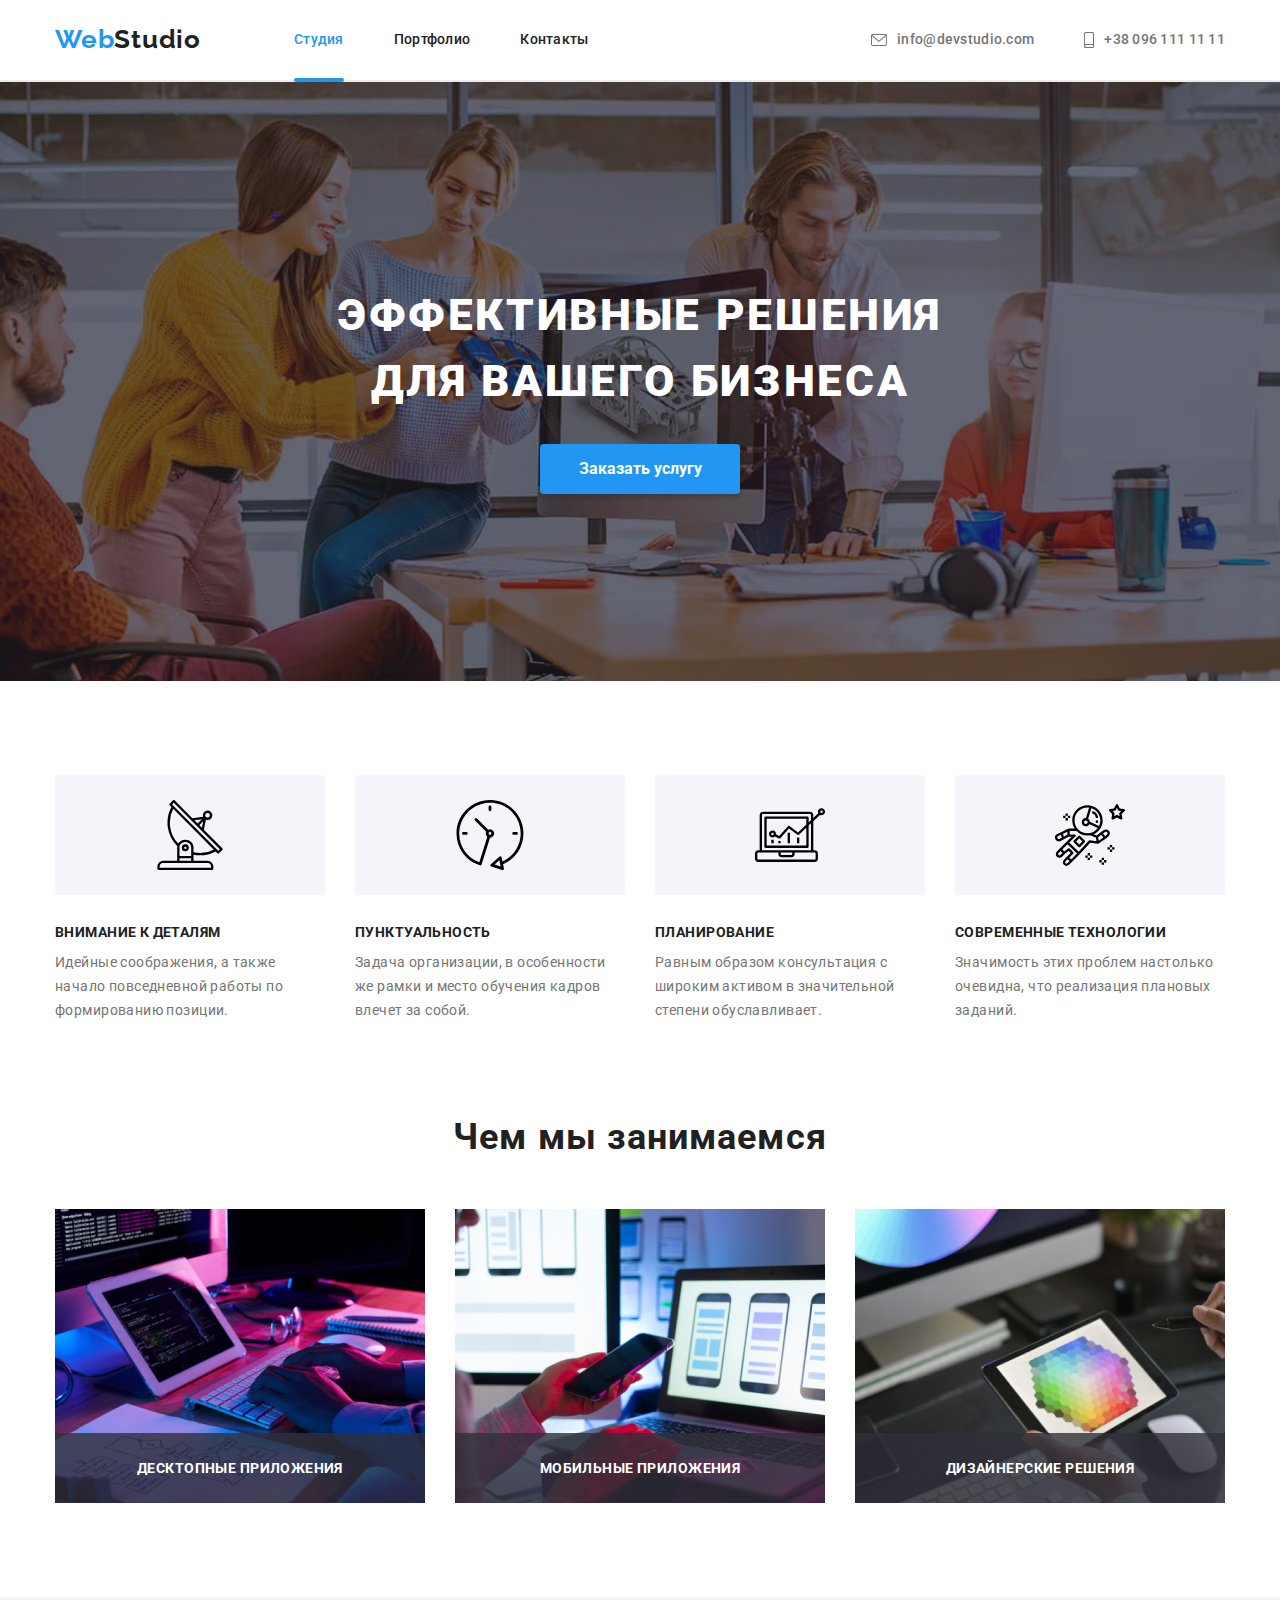
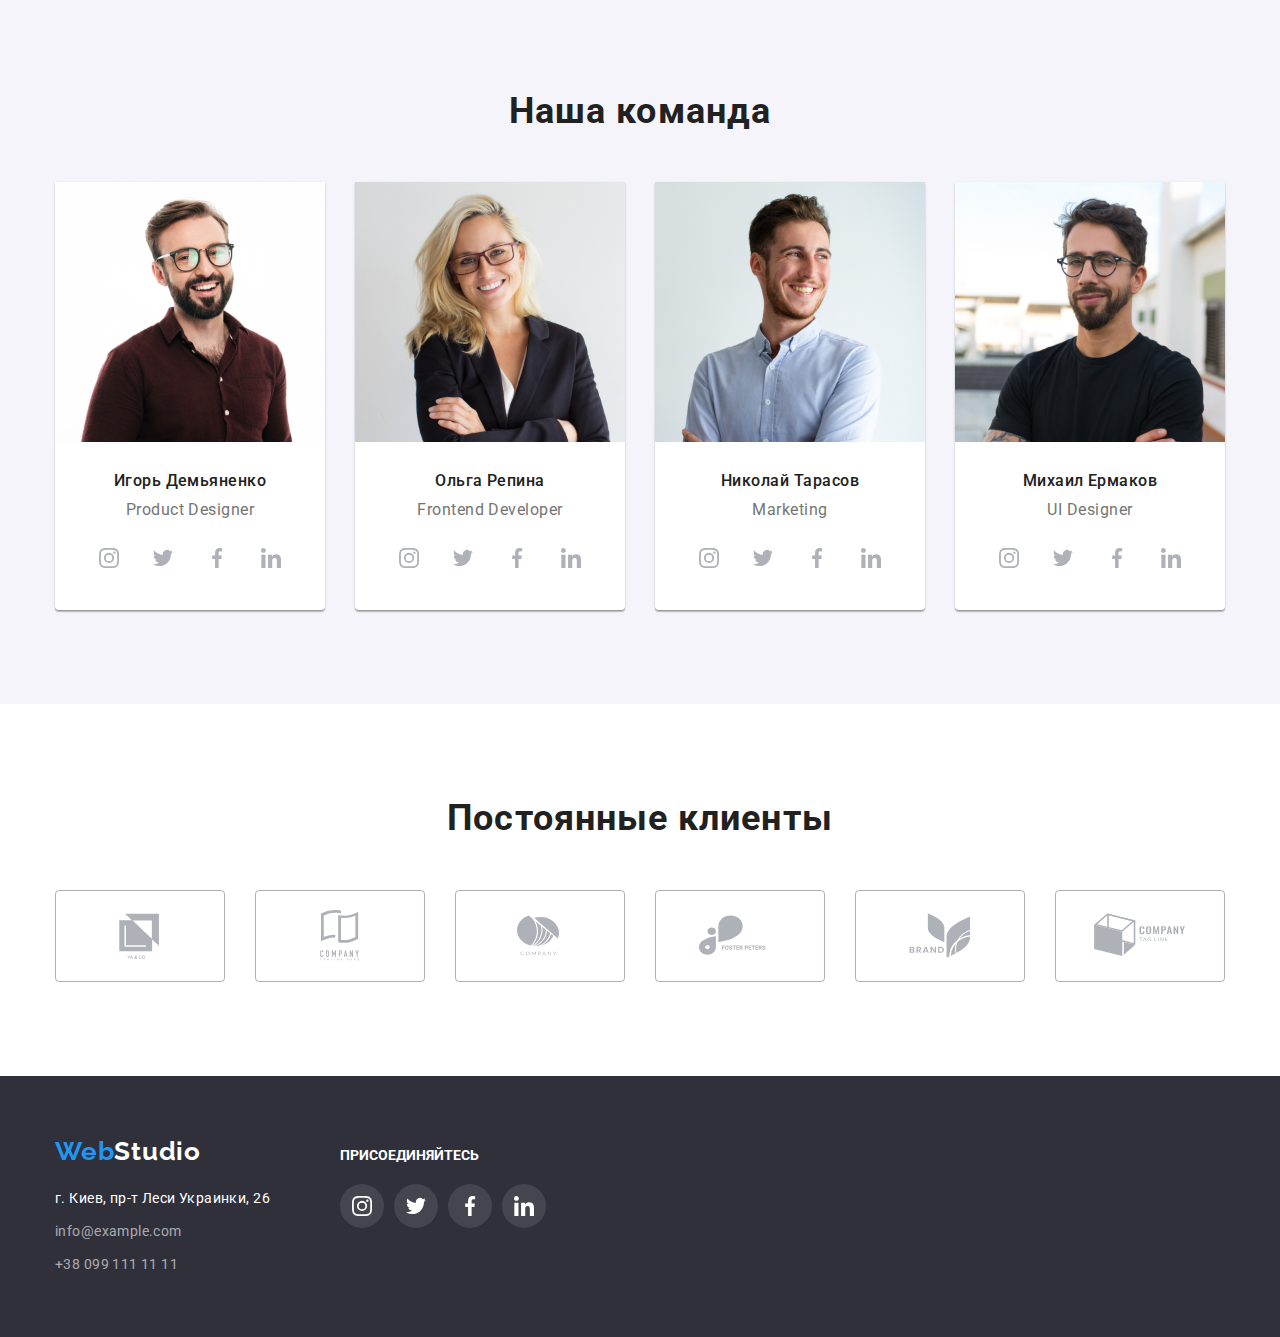
==== index.html @ 318ab5dd "created modal-btn and animation" ====
<!DOCTYPE html>
<html lang="ru">
  <head>
    <meta charset="UTF-8" />
    <meta http-equiv="X-UA-Compatible" content="IE=edge" />
    <meta name="viewport" content="width=device-width, initial-scale=1.0" />
    <link
      rel="stylesheet"
      href="https://cdnjs.cloudflare.com/ajax/libs/modern-normalize/1.1.0/modern-normalize.min.css"
    />
    <link rel="preconnect" href="https://fonts.googleapis.com" />
    <link rel="preconnect" href="https://fonts.gstatic.com" crossorigin />
    <link
      href="https://fonts.googleapis.com/css2?family=Raleway:wght@700&family=Roboto:wght@400;500;700;900&display=swap"
      rel="stylesheet"
    />
    <title>WebStudio</title>
    <link
      rel="stylesheet"
      href="https://cdnjs.cloudflare.com/ajax/libs/modern-normalize/1.1.0/modern-normalize.min.css"
    />
    <link rel="stylesheet" href="./css/styles.css" />
  </head>
  <body>
    <!--Header-->
    <header class="page-header">
      <div class="navigation container">
        <nav class="page-nav">
          <a lang="en" class="link logo flex-nav-header-logo" href="./index.html"
            ><span class="color-logo">Web</span>Studio</a
          >

          <ul class="list menu flex">
            <li class="menu-item">
              <a class="link menu-link current-item" href="./index.html">Студия</a>
            </li>
            <li class="menu-item">
              <a class="link menu-link" href="./portfolio.html">Портфолио</a>
            </li>
            <li class="menu-item">
              <a class="link menu-link" href="#contacts">Контакты</a>
            </li>
          </ul>
        </nav>

        <!--Contacts-->

        <ul class="list header-contacts">
          <li class="menu-item-contacts">
            <a class="link header-mail" href="mailto:info@devstudio.com">
              <svg class="icon" width="16" height="12">
                <use href="./images/sprite.svg#icon-mail"></use>
              </svg>
              info@devstudio.com</a
            >
          </li>
          <li class="menu-item-contacts">
            <a class="link header-phone" href="tel:+380961111111">
              <svg class="icon" height="16" width="10">
                <use href="./images/sprite.svg#icon-phone"></use>
              </svg>
              +38 096 111 11 11</a
            >
          </li>
        </ul>
      </div>
    </header>
    <main>
      <section class="hero">
        <div class="hero-bgc container">
          <h1 class="hero-title">
            Эффективные решения <br />
            для вашего бизнеса
          </h1>

          <button class="modal-button" type="button" data-modal-open>Заказать услугу</button>
        </div>
      </section>

      <section class="main section">
        <div class="container">
          <h2 lang="en" hidden>Our advantages</h2>
          <ul class="flex list">
            <li class="main-list">
              <div class="main-icon-bgc">
                <svg class="main-icon" width="70" height="70">
                  <use href="./images/sprite.svg#icon-antenna"></use>
                </svg>
              </div>

              <h3 class="main-title">Внимание к деталям</h3>
              <p class="main-item">
                Идейные соображения, а также начало повседневной работы по формированию позиции.
              </p>
            </li>

            <li class="main-list">
              <div class="main-icon-bgc">
                <svg class="main-icon" width="70" height="70">
                  <use href="./images/sprite.svg#icon-clock"></use>
                </svg>
              </div>
              <h3 class="main-title">Пунктуальность</h3>
              <p class="main-item">
                Задача организации, в особенности же рамки и место обучения кадров влечет за собой.
              </p>
            </li>

            <li class="main-list">
              <div class="main-icon-bgc">
                <svg class="main-icon" width="70" height="70">
                  <use href="./images/sprite.svg#icon-diagram"></use>
                </svg>
              </div>
              <h3 class="main-title">Планирование</h3>
              <p class="main-item">
                Равным образом консультация с широким активом в значительной степени обуславливает.
              </p>
            </li>

            <li class="main-list">
              <div class="main-icon-bgc">
                <svg class="main-icon" width="70" height="70">
                  <use href="./images/sprite.svg#icon-astronaut"></use>
                </svg>
              </div>
              <h3 class="main-title">Современные технологии</h3>
              <p class="main-item">
                Значимость этих проблем настолько очевидна, что реализация плановых заданий.
              </p>
            </li>
          </ul>
        </div>
      </section>

      <section class="main-work section">
        <div class="container">
          <h2 class="work">Чем мы занимаемся</h2>
          <ul class="list flex">
            <li class="work-flex">
              <img
                class="work-item"
                src="./images/work/img.jpg"
                alt="работа с компьютером"
                width="370"
                height="294"
              />
              <p class="work-text">Десктопные приложения</p>
            </li>
            <li class="work-flex">
              <img
                class="work-item"
                src="./images/work/img-1.jpg"
                alt="работа с ноутбуком"
                width="370"
                height="294"
              />
              <p class="work-text">Мобильные приложения</p>
            </li>
            <li class="work-flex">
              <img
                class="work-item"
                src="./images/work/img-2.jpg"
                alt="работа с планшетом"
                width="370"
                height="294"
              />
              <p class="work-text">Дизайнерские решения</p>
            </li>
          </ul>
        </div>
      </section>

      <section class="main-team section">
        <h2 class="work-title">Наша команда</h2>
        <ul class="list flex container">
          <li class="team-flex">
            <img
              class="work-pic"
              src="./images/team/img.jpg"
              alt="Игорь Демьяненко"
              width="270"
              height="260"
            />
            <div class="team-padding">
              <h3 class="work-team">Игорь Демьяненко</h3>
              <p lang="en" class="work-position">Product Designer</p>
              <ul class="social-team list">
                <li class="social-list">
                  <a class="team-social-link link" href="https://www.instagram.com/">
                    <svg class="team-icon" width="20" height="20">
                      <use href="./images/sprite.svg#icon-instagram-1"></use>
                    </svg>
                  </a>
                </li>
                <li class="social-list">
                  <a class="team-social-link link" href="https://twitter.com/?lang=ru">
                    <svg class="team-icon" width="20" height="20">
                      <use href="./images/sprite.svg#icon-twitter-1"></use>
                    </svg>
                  </a>
                </li>
                <li class="social-list">
                  <a class="team-social-link link" href="https://uk-ua.facebook.com/">
                    <svg class="team-icon" width="20" height="20">
                      <use href="./images/sprite.svg#icon-facebook-1"></use>
                    </svg>
                  </a>
                </li>
                <li class="social-list">
                  <a class="team-social-link link" href="https://ru.linkedin.com/">
                    <svg class="team-icon" width="20" height="20">
                      <use href="./images/sprite.svg#icon-linkedin-1"></use>
                    </svg>
                  </a>
                </li>
              </ul>
            </div>
          </li>

          <li class="team-flex">
            <img
              class="work-pic"
              src="./images/team/img-1.jpg"
              alt="Ольга Репина"
              width="270"
              height="260"
            />
            <div class="team-padding">
              <h3 class="work-team">Ольга Репина</h3>
              <p lang="en" class="work-position">Frontend Developer</p>
              <ul class="social-team list">
                <li class="social-list">
                  <a class="team-social-link link" href="https://www.instagram.com/">
                    <svg class="team-icon" width="20" height="20">
                      <use href="./images/sprite.svg#icon-instagram-1"></use>
                    </svg>
                  </a>
                </li>
                <li class="social-list">
                  <a class="team-social-link link" href="https://twitter.com/?lang=ru">
                    <svg class="team-icon" width="20" height="20">
                      <use href="./images/sprite.svg#icon-twitter-1"></use>
                    </svg>
                  </a>
                </li>
                <li class="social-list">
                  <a class="team-social-link link" href="https://uk-ua.facebook.com/">
                    <svg class="team-icon" width="20" height="20">
                      <use href="./images/sprite.svg#icon-facebook-1"></use>
                    </svg>
                  </a>
                </li>
                <li class="social-list">
                  <a class="team-social-link link" href="https://ru.linkedin.com/">
                    <svg class="team-icon" width="20" height="20">
                      <use href="./images/sprite.svg#icon-linkedin-1"></use>
                    </svg>
                  </a>
                </li>
              </ul>
            </div>
          </li>

          <li class="team-flex">
            <img
              class="work-pic"
              src="./images/team/img-2.jpg"
              alt="Николай Тарасов"
              width="270"
              height="260"
            />
            <div class="team-padding">
              <h3 class="work-team">Николай Тарасов</h3>
              <p lang="en" class="work-position">Marketing</p>
              <ul class="social-team list">
                <li class="social-list">
                  <a class="team-social-link link" href="https://www.instagram.com/">
                    <svg class="team-icon" width="20" height="20">
                      <use href="./images/sprite.svg#icon-instagram-1"></use>
                    </svg>
                  </a>
                </li>
                <li class="social-list">
                  <a class="team-social-link link" href="https://twitter.com/?lang=ru">
                    <svg class="team-icon" width="20" height="20">
                      <use href="./images/sprite.svg#icon-twitter-1"></use>
                    </svg>
                  </a>
                </li>
                <li class="social-list">
                  <a class="team-social-link link" href="https://uk-ua.facebook.com/">
                    <svg class="team-icon" width="20" height="20">
                      <use href="./images/sprite.svg#icon-facebook-1"></use>
                    </svg>
                  </a>
                </li>
                <li class="social-list">
                  <a class="team-social-link link" href="https://ru.linkedin.com/">
                    <svg class="team-icon" width="20" height="20">
                      <use href="./images/sprite.svg#icon-linkedin-1"></use>
                    </svg>
                  </a>
                </li>
              </ul>
            </div>
          </li>

          <li class="team-flex">
            <img
              class="work-pic"
              src="./images/team/img-3.jpg"
              alt="Михаил Ермаков"
              width="270"
              height="260"
            />
            <div class="team-padding">
              <h3 class="work-team">Михаил Ермаков</h3>
              <p lang="en" class="work-position">UI Designer</p>
              <ul class="social-team list">
                <li class="social-list">
                  <a class="team-social-link link" href="https://www.instagram.com/">
                    <svg class="team-icon" width="20" height="20">
                      <use href="./images/sprite.svg#icon-instagram-1"></use>
                    </svg>
                  </a>
                </li>
                <li class="social-list">
                  <a class="team-social-link link" href="https://twitter.com/?lang=ru">
                    <svg class="team-icon" width="20" height="20">
                      <use href="./images/sprite.svg#icon-twitter-1"></use>
                    </svg>
                  </a>
                </li>
                <li class="social-list">
                  <a class="team-social-link link" href="https://uk-ua.facebook.com/">
                    <svg class="team-icon" width="20" height="20">
                      <use href="./images/sprite.svg#icon-facebook-1"></use>
                    </svg>
                  </a>
                </li>
                <li class="social-list">
                  <a class="team-social-link link" href="https://ru.linkedin.com/">
                    <svg class="team-icon" width="20" height="20">
                      <use href="./images/sprite.svg#icon-linkedin-1"></use>
                    </svg>
                  </a>
                </li>
              </ul>
            </div>
          </li>
        </ul>
      </section>
      <section class="section">
        <h2 class="clients">Постоянные клиенты</h2>
        <ul class="clients-icon container list">
          <li class="clients-list">
            <a class="clients-link" href="">
              <svg class="clients-pic" width="170" height="92">
                <use href="./images/sprite.svg#icon-logo-1"></use>
              </svg>
            </a>
          </li>
          <li class="clients-list">
            <a class="clients-link" href="">
              <svg class="clients-pic" width="170" height="92">
                <use href="./images/sprite.svg#icon-logo-2"></use>
              </svg>
            </a>
          </li>
          <li class="clients-list">
            <a class="clients-link" href="">
              <svg class="clients-pic" width="170" height="92">
                <use href="./images/sprite.svg#icon-logo-3"></use>
              </svg>
            </a>
          </li>
          <li class="clients-list">
            <a class="clients-link" href="">
              <svg class="clients-pic" width="170" height="92">
                <use href="./images/sprite.svg#icon-logo-4"></use>
              </svg>
            </a>
          </li>
          <li class="clients-list">
            <a class="clients-link" href="">
              <svg class="clients-pic" width="170" height="92">
                <use href="./images/sprite.svg#icon-logo-5"></use>
              </svg>
            </a>
          </li>
          <li class="clients-list">
            <a class="clients-link" href="">
              <svg class="clients-pic" width="170" height="92">
                <use href="./images/sprite.svg#icon-logo-6"></use>
              </svg>
            </a>
          </li>
        </ul>
      </section>
    </main>

    <footer id="contacts" class="footer-contacts">
      <div class="container footer-content">
        <div class="footer-flex">
          <div>
            <a lang="en" class="link logo color-logo" href="./index.html"
              >Web<span class="white-logo">Studio</span>
            </a>
            <address>
              <ul class="list">
                <li>
                  <a
                    class="link footer-address map"
                    href="https://goo.gl/maps/1Rrf1nAPF8VBuisGA"
                    target="blank"
                    rel="noopener noreferrer"
                  >
                    г. Киев, пр-т Леси Украинки, 26</a
                  >
                </li>

                <li>
                  <a class="link footer-address mail" href="mailto:info@example.com"
                    >info@example.com
                  </a>
                </li>
                <li>
                  <a class="link footer-address" href="tel:+380991111111">+38 099 111 11 11</a>
                </li>
              </ul>
            </address>
          </div>
          <div class="footer-social">
            <p class="footer-social-caption">присоединяйтесь</p>
            <ul class="footer-social-team list">
              <li class="footer-social-list">
                <a class="footer-team-social-link link" href="https://www.instagram.com/">
                  <svg class="footer-team-icon" width="20" height="20">
                    <use href="./images/sprite.svg#icon-instagram-1"></use>
                  </svg>
                </a>
              </li>
              <li class="footer-social-list">
                <a class="footer-team-social-link link" href="https://twitter.com/?lang=ru">
                  <svg class="footer-team-icon" width="20" height="20">
                    <use href="./images/sprite.svg#icon-twitter-1"></use>
                  </svg>
                </a>
              </li>
              <li class="footer-social-list">
                <a class="footer-team-social-link link" href="https://uk-ua.facebook.com/">
                  <svg class="footer-team-icon" width="20" height="20">
                    <use href="./images/sprite.svg#icon-facebook-1"></use>
                  </svg>
                </a>
              </li>
              <li class="footer-social-list">
                <a class="footer-team-social-link link" href="https://ru.linkedin.com/">
                  <svg class="footer-team-icon" width="20" height="20">
                    <use href="./images/sprite.svg#icon-linkedin-1"></use>
                  </svg>
                </a>
              </li>
            </ul>
          </div>
        </div>
      </div>
    </footer>
    <div class="backdrop is-hidden" data-modal>
      <div class="modal">
        <button type="button" class="close" data-modal-close>
          <svg width="11" height="11">
            <use href="./images/sprite.svg#icon-close"></use>
          </svg>
        </button>
      </div>
    </div>
    <script src="./js/modal.js"></script>
  </body>
</html>
---- css/styles.css ----
/* section{
outline: 1px solid tomato;
} */
:root {
  --accent-color: #2196f3;
  --primary-font-family: 'Roboto', sans-serif;
  --secondary-font-family: 'Raleway', sans-serif;
  --primary-bgc-page: #fff;
  --secondary-bgc-main: #f5f4fa;
  --secondary-bgc-page: #2f303a;
  --primary-text-color: #212121;
  --secondary-text-color: #757575;
}
.link {
  text-decoration: none;
}
.list {
  list-style: none;
  margin: 0px;
  padding: 0px;
}

h1,
h2,
h3,
h4,
h5,
h6,
p,
ul {
  margin: 0;
  padding: 0;
}
img {
  max-width: 100%;
  height: auto;
  display: block;
}
.container {
  width: 1200px;
  margin-left: auto;
  margin-right: auto;
  padding-left: 15px;
  padding-right: 15px;
  /* outline: 2px solid red; */
}
.section {
  padding-top: 94px;
  padding-bottom: 94px;
}

body {
  font-family: var(--primary-font-family);
  background-color: var(--primary-bgc-page);
  color: var(--primary-text-color);
}

.header-mail:focus,
.header-mail:hover,
.header-phone:focus,
.header-phone:hover,
.menu-link:hover,
.menu-link:focus,
.footer-address:hover,
.footer-address:focus,
.footer-address-map:hover,
.footer-address-map:focus {
  color: var(--accent-color);
}
/*---LOGO---*/
.white-logo {
  color: var(--primary-bgc-page);
}
.logo {
  font-family: var(--secondary-font-family);
  font-weight: 700;
  font-size: 26px;
  line-height: 1.19;
  letter-spacing: 0.03em;
  color: var(--primary-text-color);
}
.color-logo {
  font-family: var(--secondary-font-family);
  font-weight: 700;
  font-size: 26px;
  line-height: 1.19;
  letter-spacing: 0.03em;
  color: var(--accent-color);
}
/*---HEADER---*/
.navigation {
  display: flex;
  align-items: center;
}
.flex-nav-header-logo {
  margin-right: 93px;
  padding-top: 24px;
  padding-bottom: 25px;
}
.flex {
  display: flex;
}
.page-nav {
  display: flex;
}
.menu-link {
  position: relative;
  font-weight: 500;
  font-size: 14px;
  line-height: 1.14;
  letter-spacing: 0.02em;
  display: flex;
  display: block;
  padding-top: 32px;
  padding-bottom: 32px;

  transition: color 250ms cubic-bezier(0.4, 0, 0.2, 1);

  color: var(--primary-text-color);
}
.header-mail,
.header-phone {
  padding-top: 32px;
  padding-bottom: 32px;
  display: flex;
  align-items: center;
  font-weight: 500;
  font-size: 14px;
  line-height: 1.14;
  letter-spacing: 0.02em;
  color: var(--secondary-text-color);
  transition: color 250ms cubic-bezier(0.4, 0, 0.2, 1);
}

.header-contacts {
  display: flex;
  margin-left: auto;
}
.menu-item-contacts + .menu-item-contacts {
  margin-left: 50px;
}
.menu-item {
  display: flex;
  align-items: center;
  fill: #757575;
}
.icon {
  margin-right: 10px;
  fill: currentColor;
}

.menu-item:not(:last-child) {
  margin-right: 50px;
}
.current-item {
  font-weight: 500;
  font-size: 14px;
  line-height: 1.14;
  letter-spacing: 0.02em;

  color: var(--accent-color);
}
.current-item::after {
  position: absolute;
  display: block;
  content: '';
  width: 100%;
  height: 4px;
  border-radius: 2px;
  bottom: -2px;
  background-color: var(--accent-color);
}

/*---HERO---*/
.page-header {
  border-bottom: 1px solid#ECECEC;
}

.hero {
  border-top: 1px solid #ececec;
  background-color: var(--secondary-bgc-page);
  text-align: center;
  padding: 200px 0px 200px 0px;
  background-image: linear-gradient(to right, rgba(47, 48, 58, 0.4), rgba(47, 48, 58, 0.4)),
    url(../images/bgc-hero.jpg);
  background-repeat: no-repeat;
  background-position: center;
  background-size: cover;
  max-width: 1600px;
  height: 600px;
  margin-left: auto;
  margin-right: auto;
}

.hero-title {
  margin-bottom: 30px;
  margin-left: auto;
  margin-right: auto;
  max-width: 696px;
  font-weight: 900;
  font-size: 44px;
  line-height: 1.5;
  letter-spacing: 0.06em;
  text-transform: uppercase;
  color: var(--primary-bgc-page);
}

.modal-button {
  background: var(--accent-color);
  box-shadow: 0px 4px 4px rgba(0, 0, 0, 0.15);
  border-radius: 4px;
  font-weight: 700;
  font-size: 16px;
  line-height: 1.87;
  color: var(--primary-bgc-page);
  cursor: pointer;
  border: transparent;
  padding: 10px 32px;
  min-width: 200px;
  display: inline-block;
  transition: background-color 250ms cubic-bezier(0.4, 0, 0.2, 1);
}
.modal-button:hover,
.modal-button:focus {
  background: #188ce8;
}
/*---MAIN---*/

.main-title {
  margin-bottom: 10px;
  font-weight: 700;
  font-size: 14px;
  line-height: 1.14;
  letter-spacing: 0.03em;
  text-transform: uppercase;
}
.main-list:not(:last-child) {
  margin-right: 30px;
  max-width: 270px;
}
.main-icon-bgc {
  display: flex;
  width: 270px;
  height: 120px;
  align-items: center;
  justify-content: center;
  flex-direction: column;
  margin-bottom: 30px;
  border-radius: 4px;
  background-color: var(--secondary-bgc-main);
}

.main-work {
  padding-top: 0px;
}
.main-item {
  font-size: 14px;
  line-height: 1.71;
  letter-spacing: 0.03em;
  color: var(--secondary-text-color);
}
/*---WORK---*/
.main-team {
  font-size: 36px;
  line-height: 1.16;
  text-align: center;
  letter-spacing: 0.03em;
  background-color: var(--secondary-bgc-main);
}
.work-title {
  font-weight: 700;
  font-size: 36px;
  line-height: 1.16;
  text-align: center;
  letter-spacing: 0.03em;

  margin-bottom: 50px;
}
.work {
  font-weight: 700;
  font-size: 36px;
  line-height: 1.16;
  text-align: center;
  letter-spacing: 0.03em;
  margin-bottom: 50px;
}

.team-flex {
  box-shadow: 0px 1px 3px rgba(0, 0, 0, 0.12), 0px 1px 1px rgba(0, 0, 0, 0.14),
    0px 2px 1px rgba(0, 0, 0, 0.2);
  border-radius: 0px 0px 4px 4px;
}

.team-flex + .team-flex {
  margin-left: 30px;
}
.work-team {
  margin-bottom: 10px;
  font-weight: 500;
  font-size: 16px;
  line-height: 1.18;
  text-align: center;
  letter-spacing: 0.03em;
}
.work-position {
  margin-bottom: 16px;
  font-size: 16px;
  line-height: 1.18;
  text-align: center;
  letter-spacing: 0.03em;

  color: var(--secondary-text-color);
}
.team-flex {
  background-color: #fff;
}
.work-flex + .work-flex {
  margin-left: 30px;
}
.work-flex {
  position: relative;
  display: flex;
  justify-content: center;
  align-items: flex-end;
}
.work-text {
  position: absolute;
  background-color: rgba(47, 48, 58, 0.8);
  font-weight: 700;
  font-size: 14px;
  line-height: 16px;
  text-align: center;

  letter-spacing: 0.03em;
  text-transform: uppercase;
  width: 370px;
  height: 70px;
  color: #ffffff;
  padding: 27px 0px;
}
.social-list {
  width: 44px;
  height: 44px;
}
.social-team {
  display: flex;
  margin-top: 16px;
  list-style: none;
  justify-content: space-between;
  align-items: center;
}

.team-social-link {
  width: 44px;
  height: 44px;
  display: inline-flex;
  border-radius: 50%;
  fill: #afb1b8;
  background-color: #fff;
  transition: fill 250ms cubic-bezier(0.4, 0, 0.2, 1),
    background-color 250ms cubic-bezier(0.4, 0, 0.2, 1);
}
.team-social-link:hover,
.team-social-link:focus {
  fill: #ffffff;
  background-color: var(--accent-color);
}
.team-icon {
  margin: 12px 0px 0px 12px;
  align-items: center;
}

.team-padding {
  padding: 30px 32px;
}

/* ---CLIENTS--- */
.clients-icon {
  display: flex;
  justify-content: space-between;
  align-items: center;
}
.clients {
  font-weight: 700;
  font-size: 36px;
  line-height: 1.16;
  text-align: center;
  letter-spacing: 0.03em;
  margin-bottom: 50px;
}
.clients-pic {
  border: 1px solid #afb1b8;
  border-radius: 4px;
  display: inline-flex;
  transition: fill 250ms cubic-bezier(0.4, 0, 0.2, 1), border 250ms cubic-bezier(0.4, 0, 0.2, 1);
}
.clients-pic:hover,
.clients-pic:focus {
  border: 1px solid var(--accent-color);
  fill: var(--accent-color);
}
.clients-pic {
  fill: #afb1b8;
  padding: 16px 32px;
}
.clients-list {
  width: 170px;
  height: 92px;
}
.clients-link {
  height: 100%;
  width: 100%;
  display: flexbox;
}

/*--FOOTER--*/
.footer-contacts {
  background-color: var(--secondary-bgc-page);
}
.mail {
  margin-bottom: 9px;
}
.list .map {
  font-size: 14px;
  line-height: 1.71;
  letter-spacing: 0.03em;
  color: var(--primary-bgc-page);
  font-style: normal;
  display: block;
  margin-top: 20px;
  margin-bottom: 9px;
}
.footer-address {
  display: block;
  font-size: 14px;
  line-height: 1.71;
  letter-spacing: 0.03em;
  color: rgba(255, 255, 255, 0.6);
  font-style: normal;
  transition: color 250ms cubic-bezier(0.4, 0, 0.2, 1);
}
.footer-contacts {
  padding-top: 60px;
  padding-bottom: 60px;
}

/* --FOOTER-ICON-- */
.footer-icons {
  display: flex;
}
.footer-team-social-link {
  display: block;
}

.footer-social-list {
  width: 44px;
  height: 44px;
}
.footer-social-team {
  display: flex;
  padding: 32px 0px;
  margin-top: 16px;
  list-style: none;
  justify-content: space-between;
  align-items: center;
}

.footer-team-social-link {
  width: 44px;
  height: 44px;
  display: inline-flex;
  border-radius: 50%;
  fill: #fff;
  background-color: rgba(255, 255, 255, 0.1);
  transition: fill 250ms cubic-bezier(0.4, 0, 0.2, 1),
    background-color 250ms cubic-bezier(0.4, 0, 0.2, 1);
}
.footer-team-social-link:hover,
.footer-team-social-link:focus {
  fill: #ffffff;
  background-color: var(--accent-color);
}
.footer-team-icon {
  margin: 12px 0px 0px 12px;
  align-items: center;
}
.footer-social-team {
  display: flex;
  padding: 0;
  margin-top: 0;
  list-style: none;
  justify-content: space-between;
  align-items: center;
}
.footer-social-caption {
  margin-bottom: 20px;
  font-weight: 700;
  font-size: 14px;
  line-height: 1.14;

  text-transform: uppercase;

  color: #fff;
}
.footer-team-social-link + .footer-team-social-link {
  margin-left: 1000px;
}
.footer-social {
  margin-left: 70px;
  width: 206px;
}
.footer-flex {
  display: flex;
  align-items: baseline;
}

/*-----PORTFOLIO-----*/
/*---NAV---*/
/*---BUTTONS---*/
.filter-button {
  padding: 6px 22px 6px 22px;
  margin-right: 8px;
  font-size: var(--secondary-font-size);
  line-height: 1.62;
  text-align: center;
  color: black;
  background-color: var(--secondary-bgc-main);
  border-radius: 4px;
  cursor: pointer;
  border: transparent;
  font-weight: 500;
  letter-spacing: 0.03en;
  transition: color 250ms cubic-bezier(0.4, 0, 0.2, 1),
    background-color 250ms cubic-bezier(0.4, 0, 0.2, 1);
}
.filter-button:focus,
.filter-button:hover {
  background-color: var(--accent-color);
  color: var(--primary-bgc-page);
}
.filter-list {
  display: flex;
  justify-content: center;
  margin-bottom: 50px;
}

.filter-list .link {
  margin: 0;
  display: block;
}
.current-btn {
  padding: 6px 22px 6px 22px;
  margin-right: 8px;
  font-size: var(--secondary-font-size);
  line-height: 1.62;
  text-align: center;
  color: var(--accent-color-white);
  background-color: var(--accent-color);
  border-radius: 4px;
  cursor: pointer;
  border: transparent;
}

/*---MAIN---*/

.flex-list {
  display: flex;
  flex-wrap: wrap;
  margin: -15px;
}
.portfolio-item {
  width: 370px;
  margin: 15px;
}
.hover-portfolio-item {
  box-shadow: 0;
  transition: box-shadow 250ms cubic-bezier(0.4, 0, 0.2, 1);
}
.hover-portfolio-item:hover,
.hover-portfolio-item:focus {
  box-shadow: 0px 1px 1px rgba(0, 0, 0, 0.12), 0px 4px 4px rgba(0, 0, 0, 0.06),
    1px 4px 6px rgba(0, 0, 0, 0.16);
}
.hover-portfolio-item {
  display: block;
  color: currentColor;
}
.portfolio-border {
  border: 1px solid #eeeeee;
  border-top: transparent;
  padding: 20px 24px;
}
.portfolio-cards {
  position: relative;
  overflow: hidden;
}
.portfolio-opacity {
  position: absolute;
  display: inline-block;
  content: '';
  width: 100%;
  height: 100%;
  top: 0;
  left: 0;
  background-color: rgba(33, 150, 243, 0.9);
  transform: translateY(100%);
  transition: transform 250ms cubic-bezier(0.4, 0, 0.2, 1);
}
.portfolio-opacity-text {
  position: absolute;
  position: absolute;
  top: 0;
  left: 0;
  padding: 63px 24px;
  font-size: 18px;
  line-height: 1.56;
  color: #ffffff;
}
.portfolio-item:hover .portfolio-opacity {
  transform: translateY(0);
}
.list-item {
  font-weight: 700;
  font-size: 18px;
  line-height: 2;
  letter-spacing: 0.06em;
}
.name-item {
  margin-top: 4px;
  font-size: 16px;
  line-height: 1.87;

  letter-spacing: 0.03em;

  color: var(--secondary-text-color);
}

/* ---MODAL--- */
.backdrop {
  position: fixed;
  top: 0;
  left: 0;
  width: 100%;
  height: 100%;
  background-color: rgba(0, 0, 0, 0.2);
}
.backdrop.is-hidden {
  opacity: 0;
  pointer-events: none;
}
.modal {
  position: absolute;
  top: 50%;
  left: 50%;
  transform: translate(-50%, -50%);
  width: 528px;
  height: 581px;
  background: #ffffff;
  box-shadow: 0px 1px 3px rgba(0, 0, 0, 0.12), 0px 1px 1px rgba(0, 0, 0, 0.14),
    0px 2px 1px rgba(0, 0, 0, 0.2);
  border-radius: 4px;
}
.close {
  display: block;
  background: #ffffff;
  border: none;
  border: 1px solid rgba(0, 0, 0, 0.1);
  border-radius: 50%;
  margin: 8px 8px auto auto;
  cursor: pointer;
}
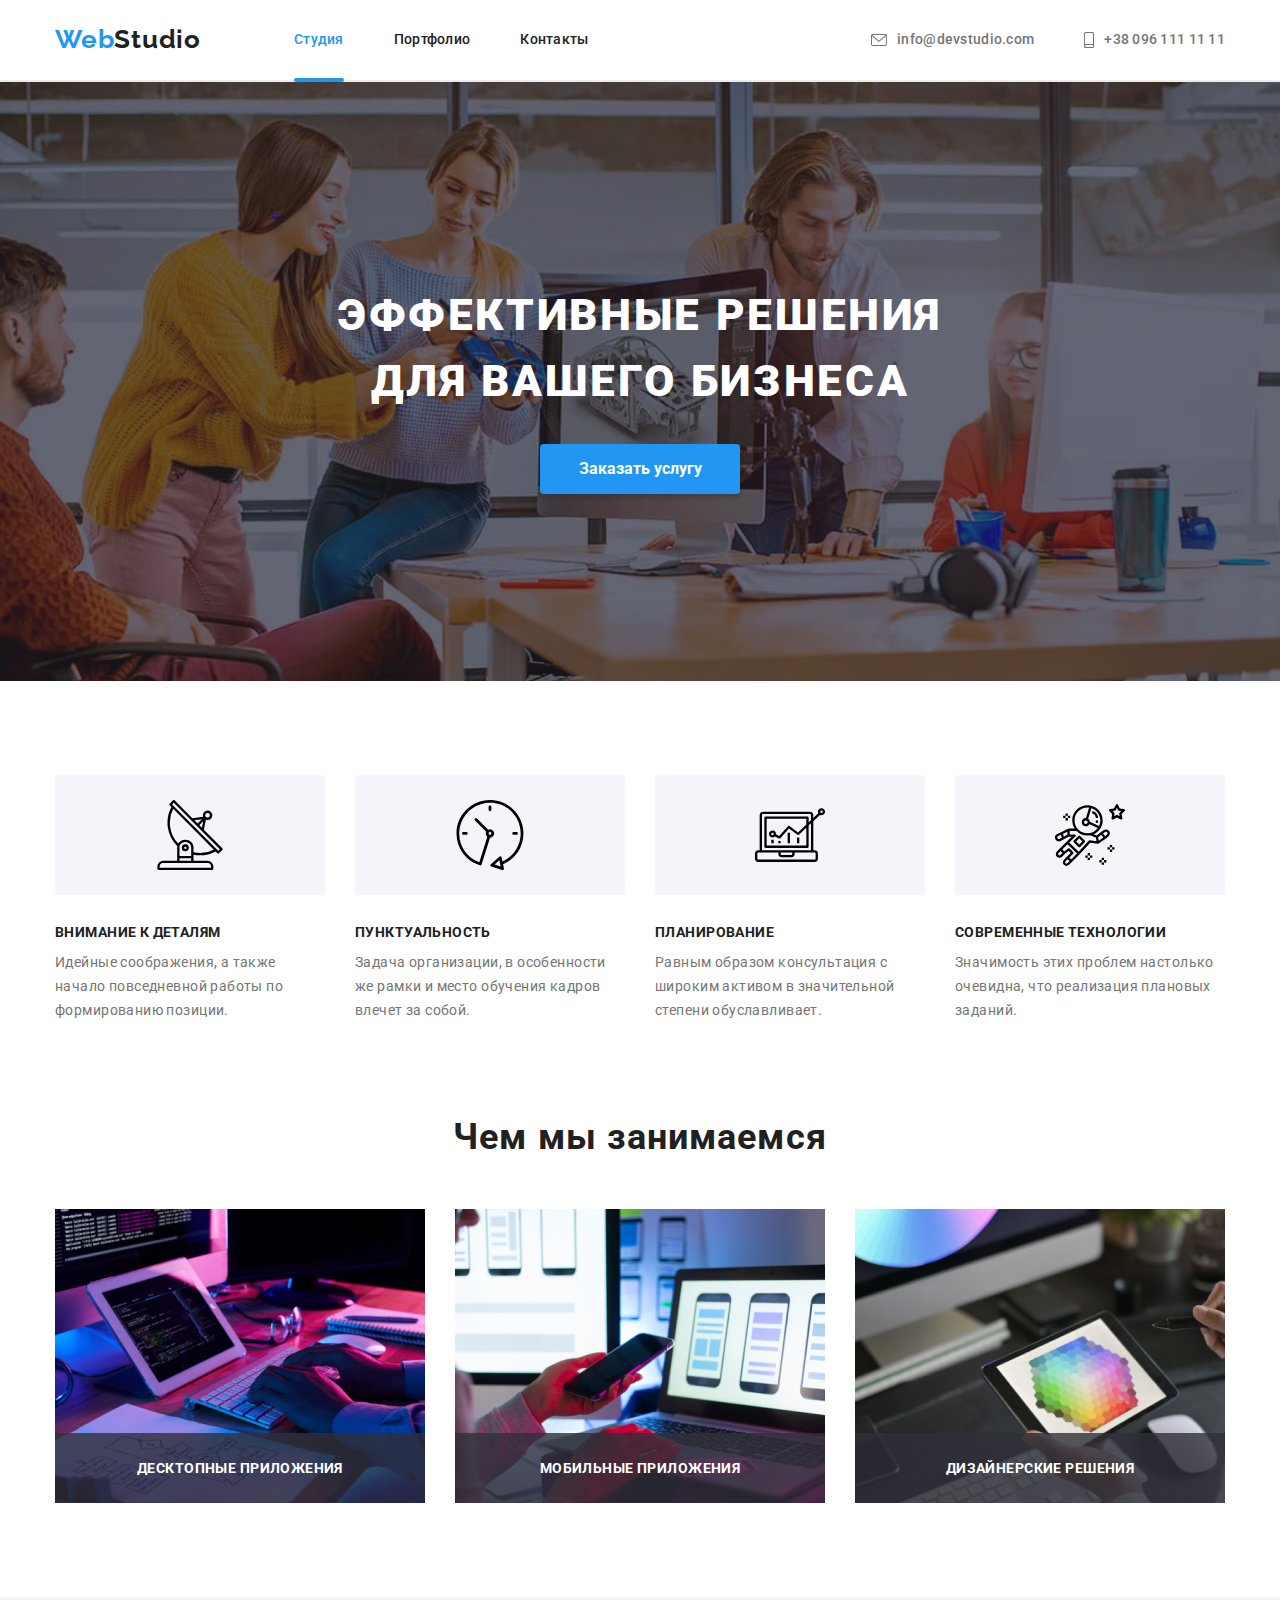
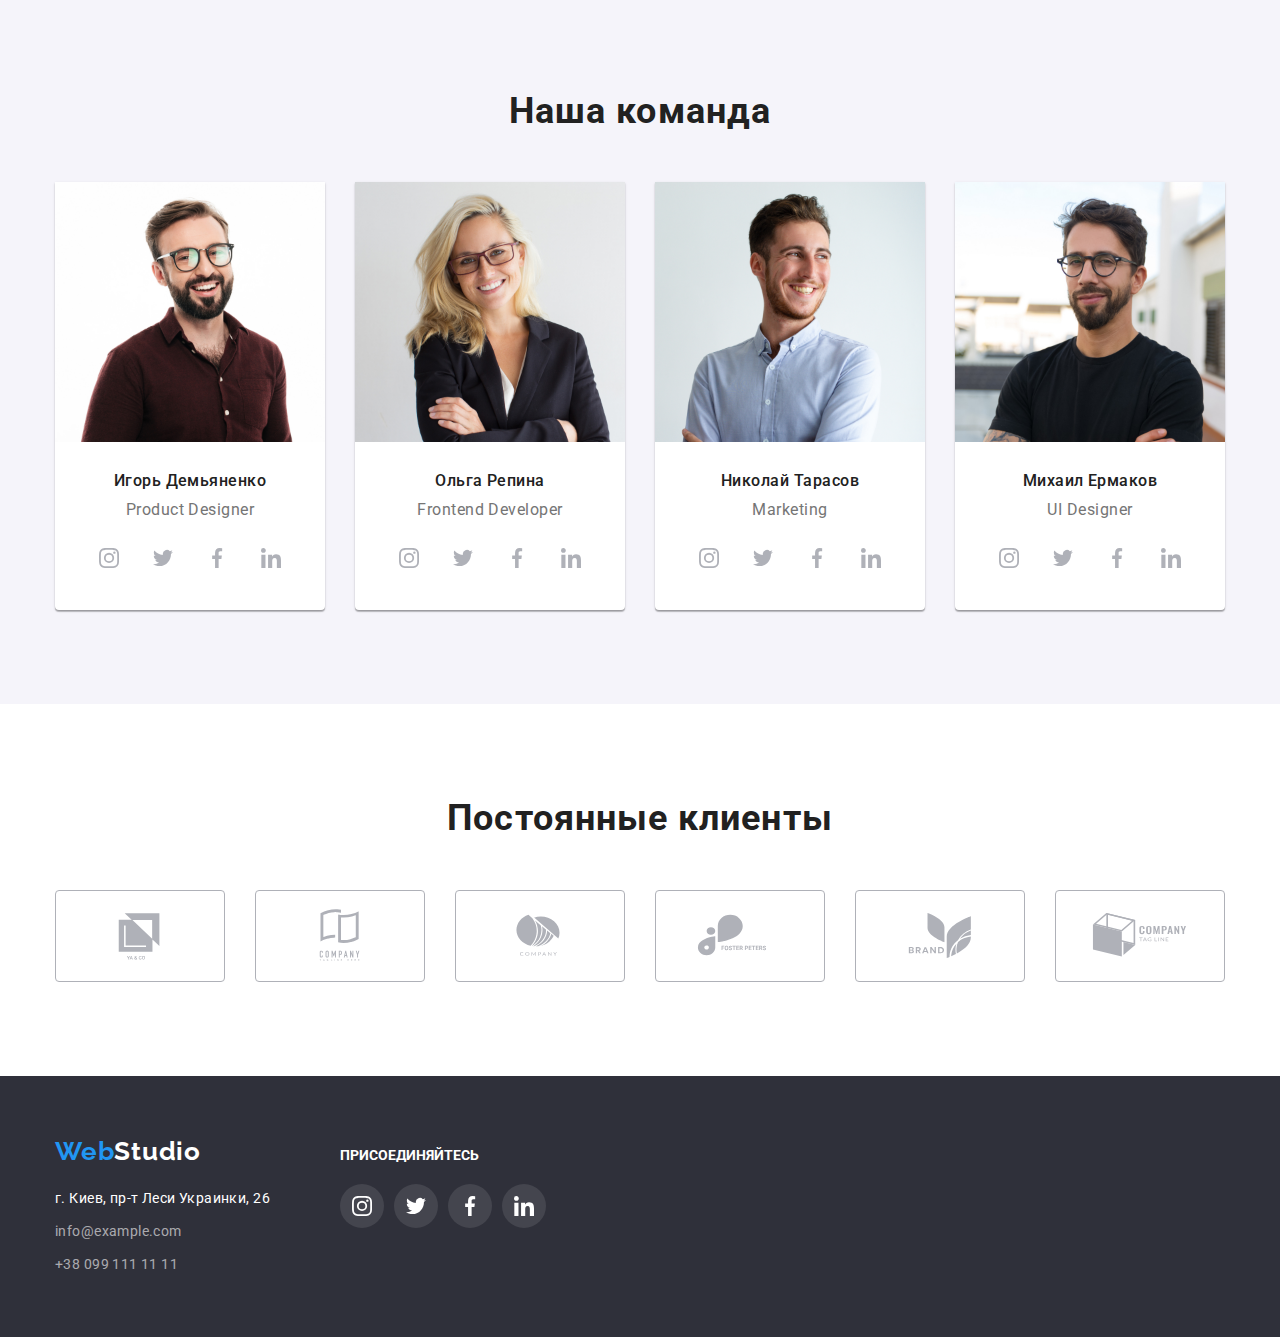
==== commit dd0aa2ae: "исправлены ошибки" ====
--- a/index.html
+++ b/index.html
@@ -356,42 +356,42 @@
         <ul class="clients-icon container list">
           <li class="clients-list">
             <a class="clients-link" href="">
-              <svg class="clients-pic" width="170" height="92">
+              <svg class="clients-pic" width="106" height="60">
                 <use href="./images/sprite.svg#icon-logo-1"></use>
               </svg>
             </a>
           </li>
           <li class="clients-list">
             <a class="clients-link" href="">
-              <svg class="clients-pic" width="170" height="92">
+              <svg class="clients-pic" width="106" height="60">
                 <use href="./images/sprite.svg#icon-logo-2"></use>
               </svg>
             </a>
           </li>
           <li class="clients-list">
             <a class="clients-link" href="">
-              <svg class="clients-pic" width="170" height="92">
+              <svg class="clients-pic" width="106" height="60">
                 <use href="./images/sprite.svg#icon-logo-3"></use>
               </svg>
             </a>
           </li>
           <li class="clients-list">
             <a class="clients-link" href="">
-              <svg class="clients-pic" width="170" height="92">
+              <svg class="clients-pic" width="106" height="60">
                 <use href="./images/sprite.svg#icon-logo-4"></use>
               </svg>
             </a>
           </li>
           <li class="clients-list">
             <a class="clients-link" href="">
-              <svg class="clients-pic" width="170" height="92">
+              <svg class="clients-pic" width="106" height="60">
                 <use href="./images/sprite.svg#icon-logo-5"></use>
               </svg>
             </a>
           </li>
           <li class="clients-list">
             <a class="clients-link" href="">
-              <svg class="clients-pic" width="170" height="92">
+              <svg class="clients-pic" width="106" height="60">
                 <use href="./images/sprite.svg#icon-logo-6"></use>
               </svg>
             </a>
--- a/css/styles.css
+++ b/css/styles.css
@@ -330,13 +330,14 @@
   font-size: 14px;
   line-height: 16px;
   text-align: center;
-
+  display: flex;
+  justify-content: center;
+  align-items: center;
   letter-spacing: 0.03em;
   text-transform: uppercase;
-  width: 370px;
+  width: 100%;
   height: 70px;
   color: #ffffff;
-  padding: 27px 0px;
 }
 .social-list {
   width: 44px;
@@ -354,6 +355,8 @@
   width: 44px;
   height: 44px;
   display: inline-flex;
+  align-items: center;
+  justify-content: center;
   border-radius: 50%;
   fill: #afb1b8;
   background-color: #fff;
@@ -365,10 +368,6 @@
   fill: #ffffff;
   background-color: var(--accent-color);
 }
-.team-icon {
-  margin: 12px 0px 0px 12px;
-  align-items: center;
-}
 
 .team-padding {
   padding: 30px 32px;
@@ -377,8 +376,8 @@
 /* ---CLIENTS--- */
 .clients-icon {
   display: flex;
-  justify-content: space-between;
-  align-items: center;
+  align-items: center;
+  justify-content: center;
 }
 .clients {
   font-weight: 700;
@@ -388,29 +387,30 @@
   letter-spacing: 0.03em;
   margin-bottom: 50px;
 }
-.clients-pic {
-  border: 1px solid #afb1b8;
-  border-radius: 4px;
-  display: inline-flex;
-  transition: fill 250ms cubic-bezier(0.4, 0, 0.2, 1), border 250ms cubic-bezier(0.4, 0, 0.2, 1);
-}
-.clients-pic:hover,
-.clients-pic:focus {
+.clients-link:hover,
+.clients-link:focus {
   border: 1px solid var(--accent-color);
   fill: var(--accent-color);
 }
-.clients-pic {
-  fill: #afb1b8;
-  padding: 16px 32px;
-}
-.clients-list {
+.clients-link {
+  display: flex;
   width: 170px;
   height: 92px;
-}
-.clients-link {
-  height: 100%;
-  width: 100%;
-  display: flexbox;
+  border-radius: 4px;
+  border: 1px solid #afb1b8;
+  cursor: pointer;
+
+  fill: #afb1b8;
+  display: flex;
+  align-items: center;
+  justify-content: center;
+  transition: fill 250ms cubic-bezier(0.4, 0, 0.2, 1), border 250ms cubic-bezier(0.4, 0, 0.2, 1);
+}
+.clients-list {
+  margin-right: 30px;
+}
+.clients-list:last-child {
+  margin-right: 0;
 }
 
 /*--FOOTER--*/
@@ -458,7 +458,6 @@
 }
 .footer-social-team {
   display: flex;
-  padding: 32px 0px;
   margin-top: 16px;
   list-style: none;
   justify-content: space-between;
@@ -530,13 +529,18 @@
   border: transparent;
   font-weight: 500;
   letter-spacing: 0.03en;
+  box-shadow: none;
+  border-radius: 4px;
   transition: color 250ms cubic-bezier(0.4, 0, 0.2, 1),
-    background-color 250ms cubic-bezier(0.4, 0, 0.2, 1);
+    background-color 250ms cubic-bezier(0.4, 0, 0.2, 1),
+    box-shadow 250ms cubic-bezier(0.4, 0, 0.2, 1);
 }
 .filter-button:focus,
 .filter-button:hover {
   background-color: var(--accent-color);
   color: var(--primary-bgc-page);
+  box-shadow: 0px 3px 1px rgba(0, 0, 0, 0.1), 0px 1px 2px rgba(0, 0, 0, 0.08),
+    0px 2px 2px rgba(0, 0, 0, 0.12);
 }
 .filter-list {
   display: flex;
@@ -643,6 +647,7 @@
   width: 100%;
   height: 100%;
   background-color: rgba(0, 0, 0, 0.2);
+  transition: opacity 250ms cubic-bezier(0.4, 0, 0.2, 1);
 }
 .backdrop.is-hidden {
   opacity: 0;
